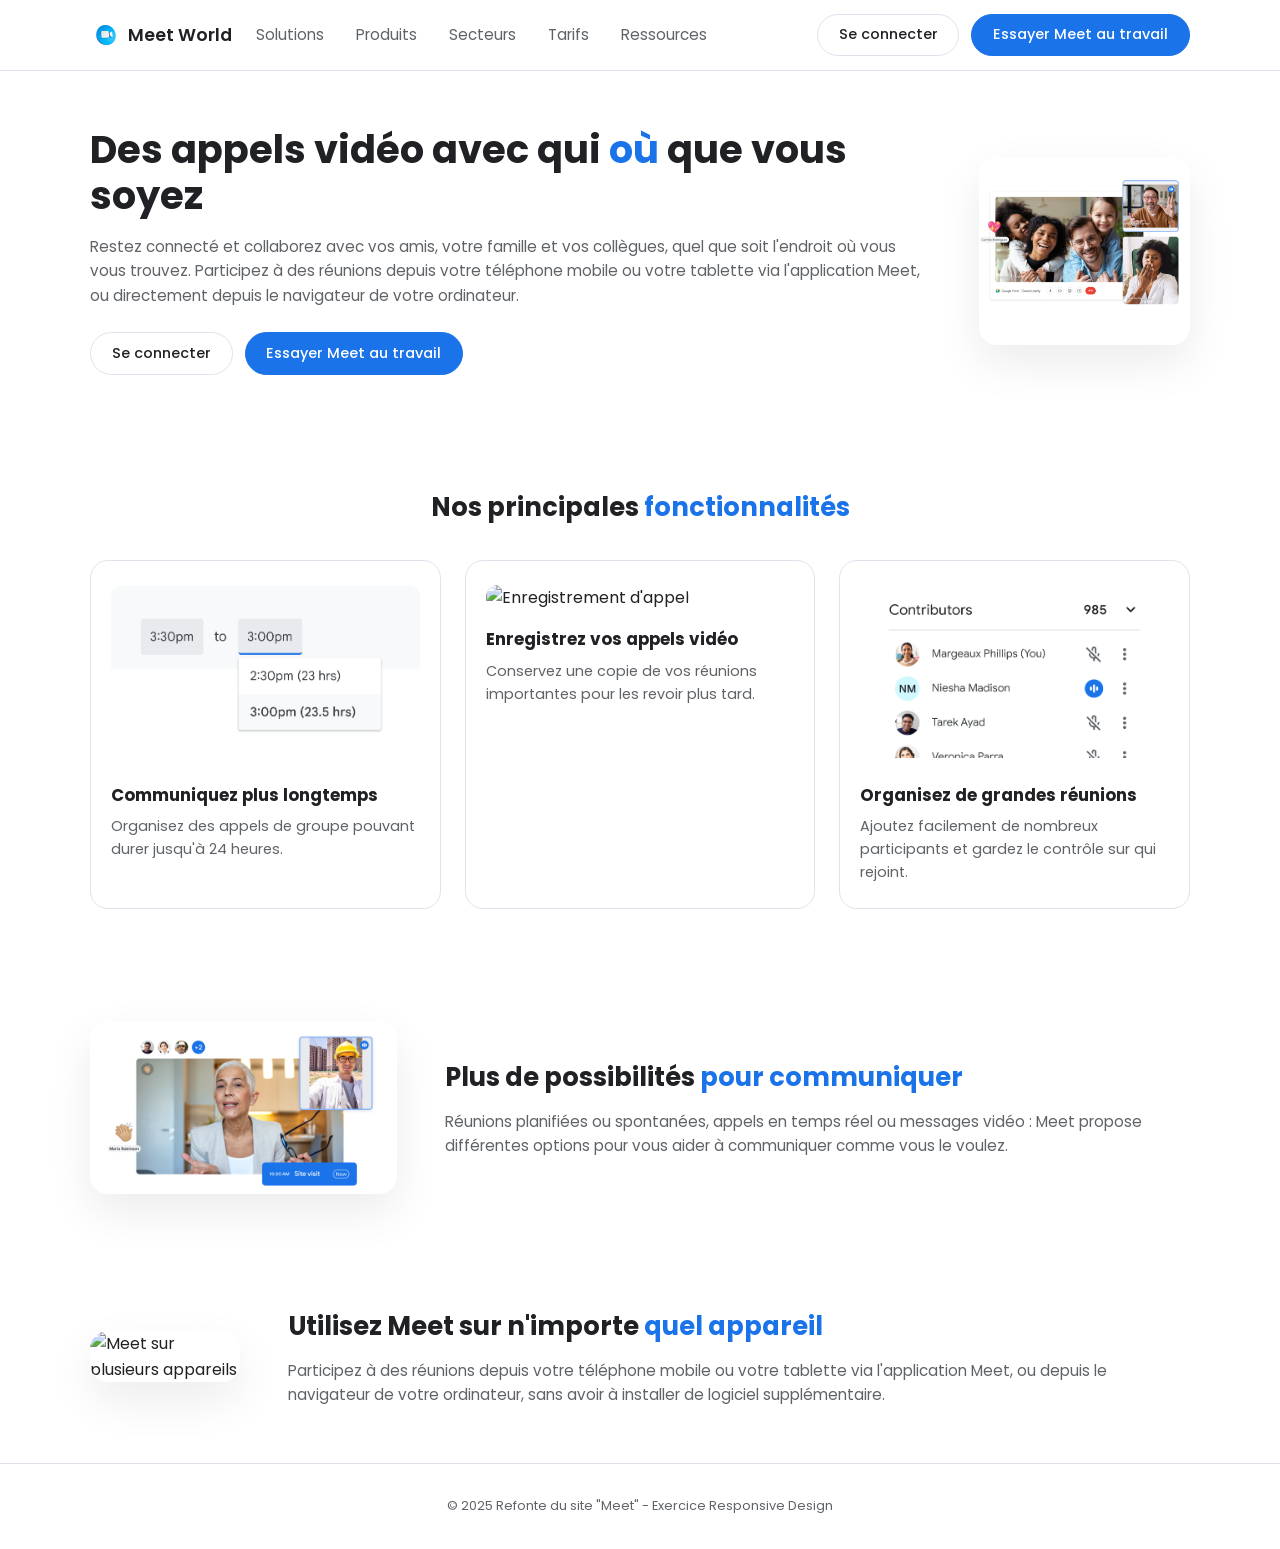
==== siteWeb_Meet_exo/index.html @ f1b55b62 "add projects" ====
<!DOCTYPE html>
<html lang="fr">
  <head>
    <meta charset="UTF-8" />
    <meta name="viewport" content="width=device-width, initial-scale=1.0" />
    <title>WORLD MEET</title>
    <link rel="shortcut icon" href="assets/logo.jpg" type="image/x-icon" />
    <!-- Police Google Fonts -->
    <link rel="preconnect" href="https://fonts.googleapis.com" />
    <link rel="preconnect" href="https://fonts.gstatic.com" crossorigin />
    <link
      href="https://fonts.googleapis.com/css2?family=Poppins:wght@300;400;500;600;700&display=swap"
      rel="stylesheet"
    />

    <!-- Lien vers le fichier CSS -->
    <link rel="stylesheet" href="style.css" />
  </head>

  <body>
    <!-- =========================
                HEADER + NAV
         ========================= -->
    <header class="site-header">
      <!-- Conteneur centré -->
      <div class="container nav">
        <!-- Bloc gauche : logo + nom -->
        <div class="nav__brand">
          <!-- Logo -->
          <img src="assets/logo.jpg" alt="Logo Meet" class="nav__logo" />
          <span class="nav__name">Meet World</span>
        </div>

        <!-- Checkbox qui ouvre/ferme le menu sur mobile -->
        <input type="checkbox" id="nav-toggle" class="nav__checkbox" />

        <!-- Bouton hamburger (lié à la checkbox) -->
        <label for="nav-toggle" class="nav__toggle" aria-label="Ouvrir le menu">
          <span></span>
          <span></span>
          <span></span>
        </label>

        <!-- Menu principal -->
        <nav class="nav__menu">
          <!-- Liens de navigation -->
          <ul class="nav__links">
            <li><a href="#hero">Solutions</a></li>
            <li><a href="#hero">Produits</a></li>
            <li><a href="#features">Secteurs</a></li>
            <li><a href="#features">Tarifs</a></li>
            <li><a href="#features">Ressources</a></li>
          </ul>

          <!-- Bloc droit : boutons d’action -->
          <div class="nav__actions">
            <a href="#" class="btn btn--ghost">Se connecter</a>
            <a href="#" class="btn btn--primary">Essayer Meet au travail</a>
          </div>
        </nav>
      </div>
    </header>

    <!-- =========================
         CONTENU PRINCIPAL
         ========================= -->
    <main>
      <!-- ===== HERO ===== -->
      <section class="hero" id="hero">
        <div class="container hero__inner">
          <!-- Colonne texte -->
          <div class="hero__content">
            <h1>
              Des appels vidéo avec qui
              <span class="accent">où</span>
              que vous soyez
            </h1>

            <p class="hero__text">
              Restez connecté et collaborez avec vos amis, votre famille et vos
              collègues, quel que soit l'endroit où vous vous trouvez.
              Participez à des réunions depuis votre téléphone mobile ou votre
              tablette via l'application Meet, ou directement depuis le
              navigateur de votre ordinateur.
            </p>

            <!-- Boutons -->
            <div class="hero__actions">
              <a href="#" class="btn btn--ghost">Se connecter</a>
              <a href="#" class="btn btn--primary">Essayer Meet au travail</a>
            </div>
          </div>

          <!-- Colonne image -->
          <div class="hero__media">
            <img src="assets/hero.webp" alt="Appel vidéo en groupe" />
          </div>
        </div>
      </section>

      <!-- ===== SECTION FONCTIONNALITÉS ===== -->
      <section class="section section-features" id="features">
        <div class="container">
          <!-- Titre de section -->
          <header class="section__header">
            <h2>
              Nos principales
              <span class="accent">fonctionnalités</span>
            </h2>
          </header>

          <!-- Grille de 3 cartes -->
          <div class="features__grid">
            <!-- Carte 1 -->
            <article class="feature-card">
              <img
                src="assets/block1.png"
                alt="Durée d'appel prolongée"
                class="feature-card__img"
              />
              <h3>Communiquez plus longtemps</h3>
              <p>
                Organisez des appels de groupe pouvant durer jusqu'à
                24&nbsp;heures.
              </p>
            </article>

            <!-- Carte 2 -->
            <article class="feature-card">
              <img
                src="assets/block2.png"
                alt="Enregistrement d'appel"
                class="feature-card__img"
              />
              <h3>Enregistrez vos appels vidéo</h3>
              <p>
                Conservez une copie de vos réunions importantes pour les revoir
                plus tard.
              </p>
            </article>

            <!-- Carte 3 -->
            <article class="feature-card">
              <img
                src="assets/block3.png"
                alt="Gestion des participants"
                class="feature-card__img"
              />
              <h3>Organisez de grandes réunions</h3>
              <p>
                Ajoutez facilement de nombreux participants et gardez le
                contrôle sur qui rejoint.
              </p>
            </article>
          </div>
        </div>
      </section>

      <!-- ===== SECTION "PLUS DE POSSIBILITÉS POUR COMMUNIQUER" ===== -->
      <section class="section section-communication">
        <div class="container section__row">
          <!-- Image à gauche -->
          <div class="section__media">
            <img src="assets/section2.webp" alt="Réunion vidéo en direct" />
          </div>

          <!-- Texte à droite -->
          <div class="section__content">
            <h2>
              Plus de possibilités
              <span class="accent">pour communiquer</span>
            </h2>
            <p>
              Réunions planifiées ou spontanées, appels en temps réel ou
              messages vidéo : Meet propose différentes options pour vous aider
              à communiquer comme vous le voulez.
            </p>
          </div>
        </div>
      </section>

      <!-- ===== SECTION "UTILISEZ MEET SUR N'IMPORTE QUEL APPAREIL" ===== -->
      <section class="section section-devices">
        <div class="container section__row section__row--reverse">
          <!-- Texte à gauche -->
          <div class="section__content">
            <h2>
              Utilisez Meet sur n'importe
              <span class="accent">quel appareil</span>
            </h2>
            <p>
              Participez à des réunions depuis votre téléphone mobile ou votre
              tablette via l'application Meet, ou depuis le navigateur de votre
              ordinateur, sans avoir à installer de logiciel supplémentaire.
            </p>
          </div>

          <!-- Image à droite -->
          <div class="section__media">
            <img
              src="Assets/section 3.webp"
              alt="Meet sur plusieurs appareils"
            />
          </div>
        </div>
      </section>
    </main>

    <!-- =========================
         FOOTER
         ========================= -->
    <footer class="site-footer">
      <div class="container footer__inner">
        <p>© 2025 Refonte du site "Meet" - Exercice Responsive Design</p>
      </div>
    </footer>
  </body>
</html>
---- siteWeb_Meet_exo/style.css ----
/* =========================
   VARIABLES & STYLES GLOBAUX
   ========================= */

/* Variables CSS pour les couleurs, ombres, etc. */
:root {
    --color-bg: #ffffff;              /* Fond principal */
    --color-bg-alt: #f8f9fb;          /* Fond alternatif léger */
    --color-primary: #1a73e8;         /* Bleu principal */
    --color-text: #202124;            /* Texte principal */
    --color-muted: #5f6368;           /* Texte secondaire */
    --color-border: #e0e3eb;          /* Bordures légères */

    --radius-lg: 18px;                /* Bordure des cartes */
    --shadow-soft: 0 18px 45px rgba(0, 0, 0, 0.08); /* Ombre pour cartes/images */
    --max-width: 1100px;              /* Largeur max du contenu */
    --nav-height: 70px;               /* Hauteur de la barre de navigation */
}

/* Remise à zéro du box-sizing */
*,
*::before,
*::after {
    box-sizing: border-box;
}

/* Comportement du scroll  */
html {
    scroll-behavior: smooth;
}

/* Style du body */
body {
    margin: 0;
    font-family: "Poppins", system-ui, -apple-system, BlinkMacSystemFont, "Segoe UI", sans-serif;
    color: var(--color-text);
    background-color: var(--color-bg);
    line-height: 1.6;
}

/* Liens */
a {
    color: inherit;
    text-decoration: none;
}

a:hover {
    text-decoration: underline;
}

/* Conteneur central pour limiter la largeur de la page */
.container {
    width: min(100% - 2.5rem, var(--max-width)); /* marges latérales + largeur max */
    margin: 0 auto;
}

/* Classe pour les <span> */
.accent {
    color: var(--color-primary);
}

/* =========================
   HEADER & NAVIGATION
   ========================= */

/* Barre du haut */
.site-header {
    position: sticky;
    top: 0;
    z-index: 100;
    background-color: #fff;
    border-bottom: 1px solid var(--color-border);
}

/* Ligne de navigation */
.nav {
    display: flex;
    align-items: center;
    justify-content: space-between;
    height: var(--nav-height);
}

/* Bloc logo + nom */
.nav__brand {
    display: flex;
    align-items: center;
    gap: 0.4rem;
}

.nav__logo {
    width: 32px;
    height: 32px;
    object-fit: contain;
}

.nav__name {
    font-weight: 600;
    font-size: 1.1rem;
    margin-right: 1.5rem;
}

/* Checkbox de contrôle du menu (mobile uniquement) */
.nav__checkbox {
    display: none;
}



/* Pas de burger par défaut */
.nav__toggle {
    display: none;
}

.nav__menu {
    position: static;
    display: flex;
    align-items: center;
    justify-content: space-between;
    flex: 1;
    gap: 2.5rem;
}

/* Liens du menu */
.nav__links {
    list-style: none;
    margin: 0;
    padding: 0;
    display: flex;
    flex-direction: row;
    gap: 1.5rem;
}

.nav__links a {
    font-size: 0.95rem;
    color: var(--color-muted);
}

.nav__links a:hover {
    color: var(--color-primary);
}

/* Boutons à droite */
.nav__actions {
    display: flex;
    flex-wrap: wrap;
    gap: 0.75rem;
}


/* =========================
   BOUTONS GÉNÉRAUX
   ========================= */

.btn {
    display: inline-flex;
    align-items: center;
    justify-content: center;
    padding: 0.55rem 1.3rem;
    border-radius: 999px;
    border: 1px solid transparent;
    font-size: 0.9rem;
    font-weight: 500;
    cursor: pointer;
    text-decoration: none;
    white-space: nowrap;
    transition: background-color 0.18s ease, border-color 0.18s ease, color 0.18s ease;
}

/* Bouton bleu */
.btn--primary {
    background-color: var(--color-primary);
    border-color: var(--color-primary);
    color: #fff;
}

/* Effet au survol */
.btn--primary:hover {
    background-color: #1557b4;
    border-color: #1557b4;
    text-decoration: none;
}

/* Bouton contour bleu et fond blanc */
.btn--ghost {
    background-color: #fff;
    border-color: var(--color-border);
    color: var(--color-text);
}

/* Effet au survol */
.btn--ghost:hover {
    border-color: var(--color-primary);
    color: var(--color-primary);
    text-decoration: none;
}

/* =========================
   SECTION HERO
   ========================= */

.hero {
    padding-block: 2.5rem;
}

/* Contenu du hero (texte + image) */
.hero__inner {
    display: flex;
    flex-direction: column;                  /* colonne en mobile */
    gap: 2rem;
}

/* Colonne texte */
.hero__content h1 {
    font-size: 1.9rem;
    line-height: 1.2;
    margin: 0 0 1rem;
}

.hero__text {
    margin: 0 0 1.5rem;
    color: var(--color-muted);
    font-size: 0.95rem;
}

/* Boutons du hero */
.hero__actions {
    display: flex;
    flex-wrap: wrap;
    gap: 0.75rem;
}

/* Colonne image */
.hero__media img {
    width: 100%;
    max-width: 520px;
    display: block;
    margin-inline: auto;
    border-radius: var(--radius-lg);
    box-shadow: var(--shadow-soft);
}

/* =========================
   SECTIONS GÉNÉRALES
   ========================= */

.section {
    padding-block: 2.5rem;
}

/* Titre centré */
.section__header {
    text-align: center;
    margin-bottom: 2rem;
}

.section__header h2 {
    margin: 0;
    font-size: 1.6rem;
}

/* =========================
   SECTION FONCTIONNALITÉS
   ========================= */

/* Grille des 3 fonctionnalités */
.features__grid {
    display: grid;
    grid-template-columns: 1fr;             /* 1 colonne en mobile */
    gap: 1.5rem;
}

/* Carte individuelle de fonctionnalité */
.feature-card {
    background-color: #fff;
    border-radius: var(--radius-lg);
    border: 1px solid var(--color-border);
    padding: 1.5rem 1.25rem;
    text-align: left;
}

/* Image en haut de la carte */
.feature-card__img {
    width: 100%;
    border-radius: 12px;
    margin-bottom: 1rem;
}

/* Titre de la carte */
.feature-card h3 {
    margin: 0 0 0.4rem;
    font-size: 1.05rem;
}

/* Texte de la carte */
.feature-card p {
    margin: 0;
    font-size: 0.9rem;
    color: var(--color-muted);
}

/* =========================
   SECTIONS COMMUNICATION & APPAREILS
   ========================= */

.section__row {
    display: flex;
    flex-direction: column;                  /* colonne sur mobile */
    gap: 2rem;
}

/* Variante où on inverse l'ordre des colonnes sur desktop */
.section__row--reverse {
    flex-direction: column;
}

/* Colonne texte */
.section__content h2 {
    margin: 0 0 0.75rem;
    font-size: 1.6rem;
}

.section__content p {
    margin: 0;
    color: var(--color-muted);
    font-size: 0.95rem;
}

/* Colonne image */
.section__media img {
    width: 100%;
    max-width: 520px;
    display: block;
    margin-inline: auto;
    border-radius: var(--radius-lg);
    box-shadow: var(--shadow-soft);
}

/* =========================
   FOOTER
   ========================= */

.site-footer {
    border-top: 1px solid var(--color-border);
    padding-block: 1.2rem;
    background-color: #fff;
}

.footer__inner {
    text-align: center;
    font-size: 0.8rem;
    color: var(--color-muted);
}

/* =========================
   RESPONSIVE
   ========================= */

/* ---- SMARTPHONE : largeur MAX 600px ---- */

@media (max-width: 600px) {


      .hero__content h1 {
        font-size: 1.7rem;
    }


    .hero__actions .btn {
        flex: 1 1 100%;
        justify-content: center;
    }
    /* On montre le burger, on cache le menu par défaut */
    .nav__toggle {
        display: inline-flex;
        flex-direction: column;
        justify-content: center;
        gap: 4px;
        width: 36px;
        height: 36px;
        border-radius: 999px;
        border: 1px solid var(--color-border);
        cursor: pointer;
        padding: 6px;
    }

    .nav__toggle span {
        height: 2px;
        width: 100%;
        background-color: var(--color-text);
        border-radius: 999px;
    }

    .nav__menu {
        position: absolute;
        left: 0;
        right: 0;
        top: var(--nav-height);
        background-color: #fff;
        border-bottom: 1px solid var(--color-border);
        display: none;                 /* caché tant que burger pas cliqué */
        flex-direction: column;
        gap: 1rem;
        padding: 1rem 1.25rem 1.25rem;
    }

    .nav__links {
        flex-direction: column;
        gap: 0.75rem;
    }

    .nav__actions {
        justify-content: flex-start;
    }

    /* Quand la checkbox est cochée, on ouvre le menu */
    .nav__checkbox:checked + .nav__toggle + .nav__menu {
        display: flex;
    }

    /* ton ancien code pour le hero mobile peut rester ici : */
    .hero__content h1 {
        font-size: 1.7rem;
    }

    .hero__actions .btn {
        flex: 1 1 100%;
        justify-content: center;
    }
}


/* ---- TABLETTE : largeur ENTRE 601px et 1024px ---- */

@media (min-width: 601px) and (max-width: 1024px) {

    /* On affiche le menu complet, plus besoin d'hamburger */
    .nav__toggle {
        display: none;                        /* on cache l'icône hamburger */
    }

    .nav__menu {
        position: static;                     /* redevient dans le flux */
        display: flex;
        align-items: center;
        justify-content: space-between;
        flex: 1;
        padding: 0;
        border-bottom: none;
        gap: 1.5rem;
    }

    .nav__links {
        flex-direction: row;                  /* liens côte à côte */
        gap: 1.5rem;
    }

    /* Hero en 2 colonnes (texte + image) */
    .hero__inner {
        flex-direction: row;
        align-items: center;
    }

    .hero__content,
    .hero__media {
        flex: 1;
    }

    /* Grille des fonctionnalités en 2 colonnes */
    .features__grid {
        grid-template-columns: repeat(2, minmax(0, 1fr));
    }

    /* Rangées communication/appareils en 2 colonnes */
    .section__row,
    .section__row--reverse {
        flex-direction: row;
        align-items: center;
    }

    .section__content,
    .section__media {
        flex: 1;
    }
}

/* ---- DESKTOP : largeur MIN 1025px ---- */

@media (min-width: 1025px) {

    .nav__toggle {
        display: none;
    }

    .nav__menu {
        position: static;
        display: flex;
        align-items: center;
        justify-content: space-between;
        flex: 1;
        padding: 0;
        border-bottom: none;
        gap: 2.5rem;
    }

    .nav__links {
        flex-direction: row;
        gap: 2rem;
    }

    /* Titre hero plus grand */
    .hero__content h1 {
        font-size: 2.4rem;
    }

    .hero {
        padding-block: 3.5rem;
    }

    /* Hero en 2 colonnes larges */
    .hero__inner {
        flex-direction: row;
        align-items: center;
        gap: 3rem;
    }

    /* Grille des fonctionnalités en 3 colonnes */
    .features__grid {
        grid-template-columns: repeat(3, minmax(0, 1fr));
    }

    /* Rangée standard : texte + image côte à côte */
    .section__row {
        flex-direction: row;
        align-items: center;
        gap: 3rem;
    }

    /* Rangée inversée : image / texte inversés */
    .section__row--reverse {
        flex-direction: row-reverse;
        align-items: center;
        gap: 3rem;
    }

    .section {
        padding-block: 3.5rem;
    }
}
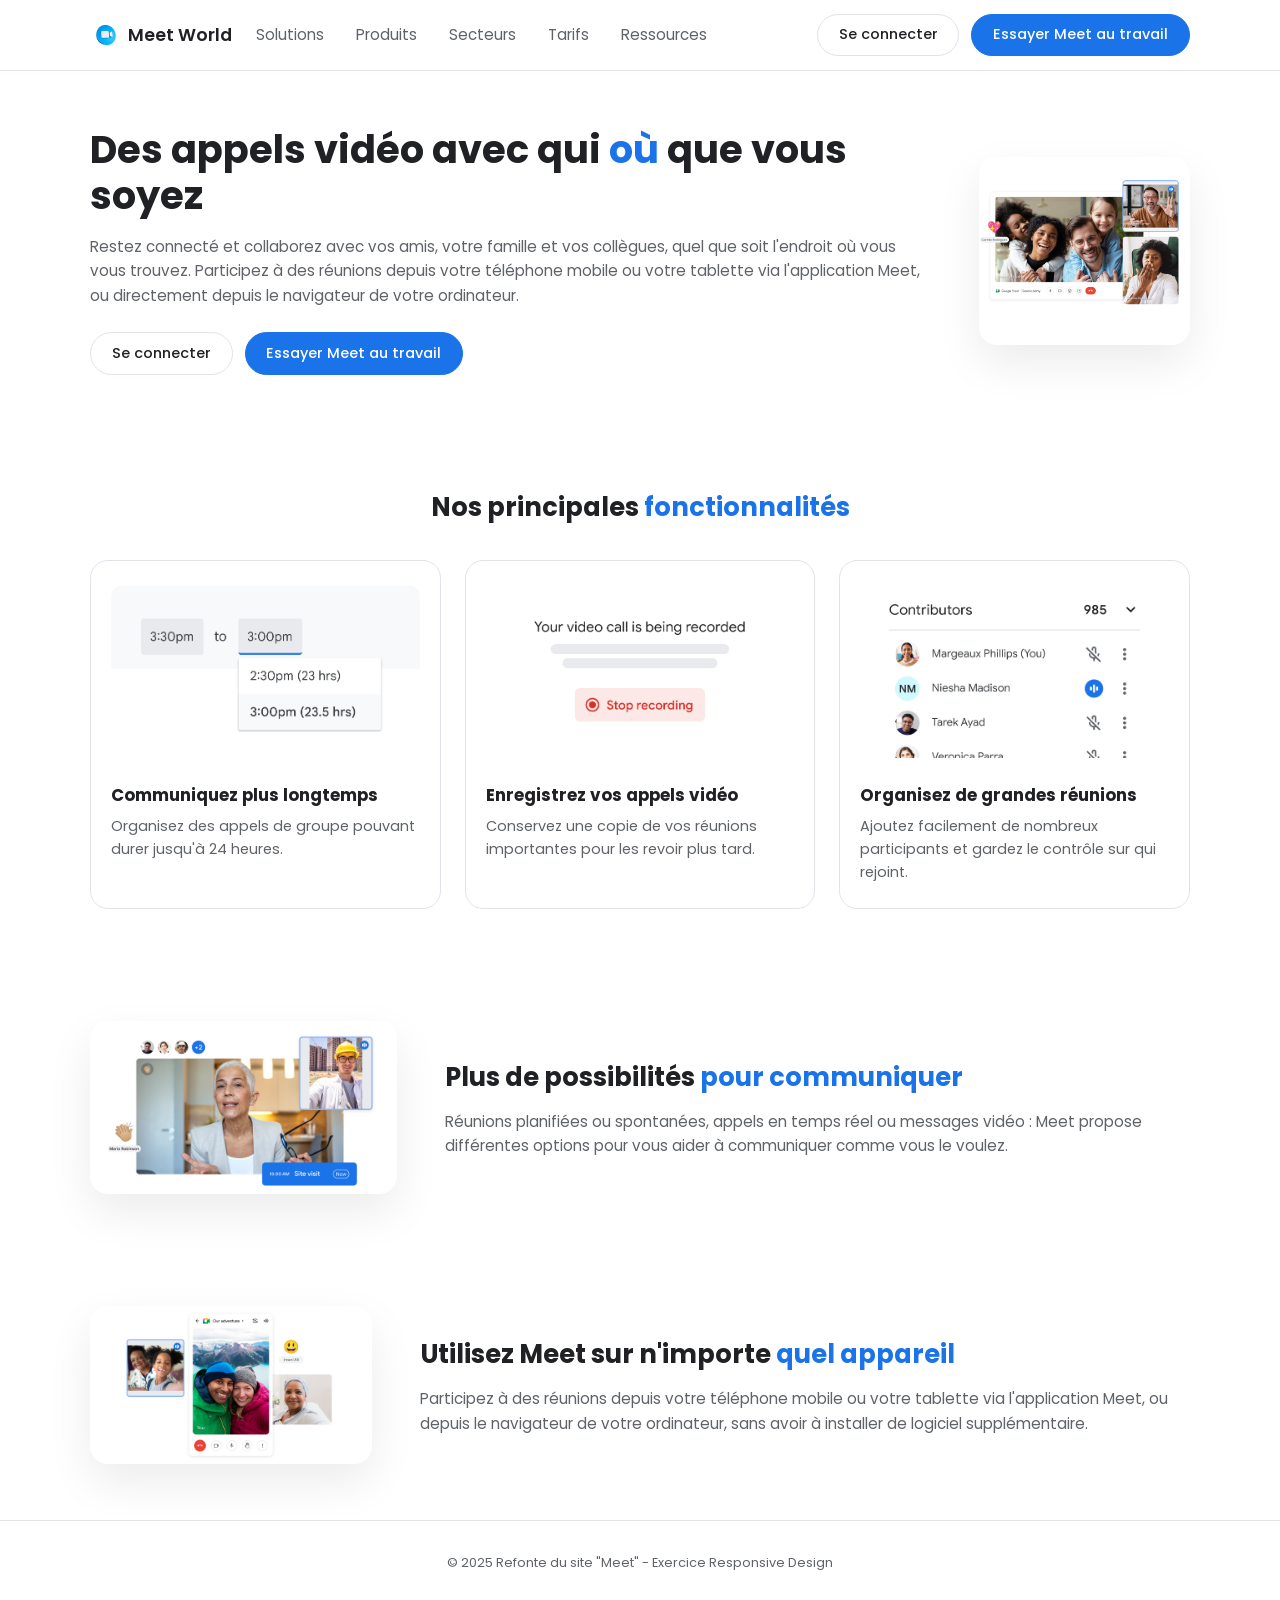
==== commit 6a3feb21: "Improve portfolio design and showcase web projects" ====
--- a/siteWeb_Meet_exo/index.html
+++ b/siteWeb_Meet_exo/index.html
@@ -128,7 +128,7 @@
             <!-- Carte 2 -->
             <article class="feature-card">
               <img
-                src="assets/block2.png"
+                src="assets/Block2.png"
                 alt="Enregistrement d'appel"
                 class="feature-card__img"
               />
@@ -198,7 +198,7 @@
           <!-- Image à droite -->
           <div class="section__media">
             <img
-              src="Assets/section 3.webp"
+              src="assets/section 3.webp"
               alt="Meet sur plusieurs appareils"
             />
           </div>
